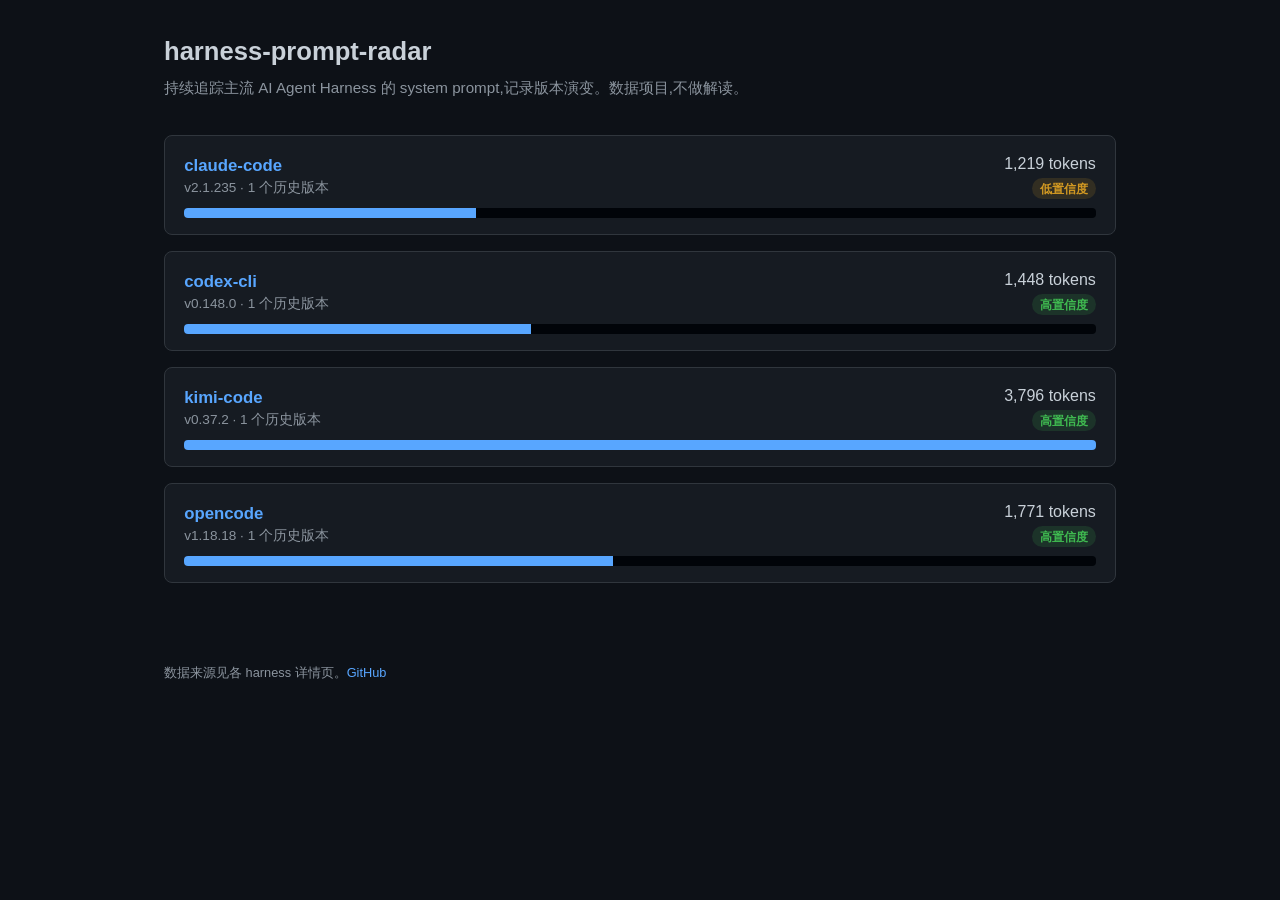
==== site/index.html @ 3305de85 "Initial commit: harness-prompt-radar MVP Scrapers for Claude Code, Codex CLI, Kimi Code CLI, and Ope" ====
<!doctype html>
<html lang="zh">
<head>
<meta charset="utf-8">
<title>harness-prompt-radar</title>
<meta name="viewport" content="width=device-width, initial-scale=1">
<link rel="stylesheet" href="style.css">
</head>
<body>
<header>
  <h1>harness-prompt-radar</h1>
  <p>持续追踪主流 AI Agent Harness 的 system prompt,记录版本演变。数据项目,不做解读。</p>
</header>
<main>
  <div id="harness-list"></div>
</main>
<footer>
  数据来源见各 harness 详情页。<a href="https://github.com/snowcatsmoking/harness-prompt-radar">GitHub</a>
</footer>
<script>
async function main() {
  const manifest = await (await fetch('../data/manifest.json')).json();
  const status = await (await fetch('../data/status.json')).json().catch(() => ({}));
  const list = document.getElementById('harness-list');

  const maxTokens = Math.max(...manifest.map(m => m.latest_token_count), 1);

  for (const m of manifest) {
    const st = status[m.harness];
    const card = document.createElement('div');
    card.className = 'card';

    const badgeClass = m.latest_confidence === 'high' ? 'badge-high' : 'badge-low';
    const failBadge = st && st.ok === false ? '<span class="badge badge-fail">抓取失败</span>' : '';
    const pct = Math.round((m.latest_token_count / maxTokens) * 100);

    card.innerHTML = `
      <div class="harness-row">
        <div>
          <div class="harness-name"><a href="detail.html?h=${m.harness}">${m.harness}</a></div>
          <div class="harness-meta">v${m.latest_version} · ${m.version_count} 个历史版本</div>
        </div>
        <div style="text-align:right">
          <div>${m.latest_token_count.toLocaleString()} tokens</div>
          <span class="badge ${badgeClass}">${m.latest_confidence === 'high' ? '高置信度' : '低置信度'}</span>
          ${failBadge}
        </div>
      </div>
      <div class="token-bar-track"><div class="token-bar-fill" style="width:${pct}%"></div></div>
    `;
    list.appendChild(card);
  }

  if (manifest.length === 0) {
    list.innerHTML = '<p>暂无数据。</p>';
  }
}
main();
</script>
</body>
</html>
---- site/style.css ----
:root {
  --bg: #0d1117;
  --bg-panel: #161b22;
  --border: #30363d;
  --text: #c9d1d9;
  --text-dim: #8b949e;
  --accent: #58a6ff;
  --green: #3fb950;
  --red: #f85149;
  --yellow: #d29922;
  font-family: -apple-system, "Segoe UI", Helvetica, Arial, sans-serif;
}

* { box-sizing: border-box; }

body {
  margin: 0;
  background: var(--bg);
  color: var(--text);
  line-height: 1.5;
}

header {
  padding: 2rem 1.5rem 1rem;
  max-width: 1000px;
  margin: 0 auto;
}

header h1 {
  margin: 0 0 0.4rem;
  font-size: 1.6rem;
}

header p {
  color: var(--text-dim);
  margin: 0.2rem 0;
  font-size: 0.95rem;
}

main {
  max-width: 1000px;
  margin: 0 auto;
  padding: 1rem 1.5rem 3rem;
}

a { color: var(--accent); text-decoration: none; }
a:hover { text-decoration: underline; }

.card {
  background: var(--bg-panel);
  border: 1px solid var(--border);
  border-radius: 8px;
  padding: 1rem 1.2rem;
  margin-bottom: 1rem;
}

.harness-row {
  display: flex;
  align-items: center;
  justify-content: space-between;
  gap: 1rem;
}

.harness-name {
  font-weight: 600;
  font-size: 1.05rem;
}

.harness-meta {
  color: var(--text-dim);
  font-size: 0.85rem;
}

.token-bar-track {
  background: #010409;
  border-radius: 4px;
  height: 10px;
  margin-top: 0.5rem;
  overflow: hidden;
}

.token-bar-fill {
  background: var(--accent);
  height: 100%;
}

.badge {
  display: inline-block;
  padding: 0.1rem 0.5rem;
  border-radius: 999px;
  font-size: 0.75rem;
  font-weight: 600;
}

.badge-high { background: rgba(63,185,80,0.15); color: var(--green); }
.badge-low { background: rgba(210,153,34,0.15); color: var(--yellow); }
.badge-fail { background: rgba(248,81,73,0.15); color: var(--red); }

select, button {
  background: var(--bg);
  color: var(--text);
  border: 1px solid var(--border);
  border-radius: 6px;
  padding: 0.35rem 0.6rem;
  font-size: 0.9rem;
}

.version-list {
  list-style: none;
  padding: 0;
  margin: 0;
}

.version-list li {
  padding: 0.5rem 0;
  border-bottom: 1px solid var(--border);
  display: flex;
  justify-content: space-between;
  align-items: center;
  font-size: 0.9rem;
}

.version-list li:last-child { border-bottom: none; }

.diff-controls {
  display: flex;
  gap: 0.6rem;
  align-items: center;
  margin-bottom: 1rem;
  flex-wrap: wrap;
}

.diff-view {
  font-family: ui-monospace, "SF Mono", Menlo, monospace;
  font-size: 0.82rem;
  white-space: pre-wrap;
  word-break: break-word;
  background: #010409;
  border-radius: 6px;
  padding: 0.8rem;
  max-height: 70vh;
  overflow-y: auto;
}

.diff-line { padding: 0 0.3rem; }
.diff-same { color: var(--text-dim); }
.diff-add { background: rgba(63,185,80,0.15); color: var(--green); }
.diff-del { background: rgba(248,81,73,0.15); color: var(--red); }

footer {
  max-width: 1000px;
  margin: 0 auto;
  padding: 1rem 1.5rem 3rem;
  color: var(--text-dim);
  font-size: 0.8rem;
}
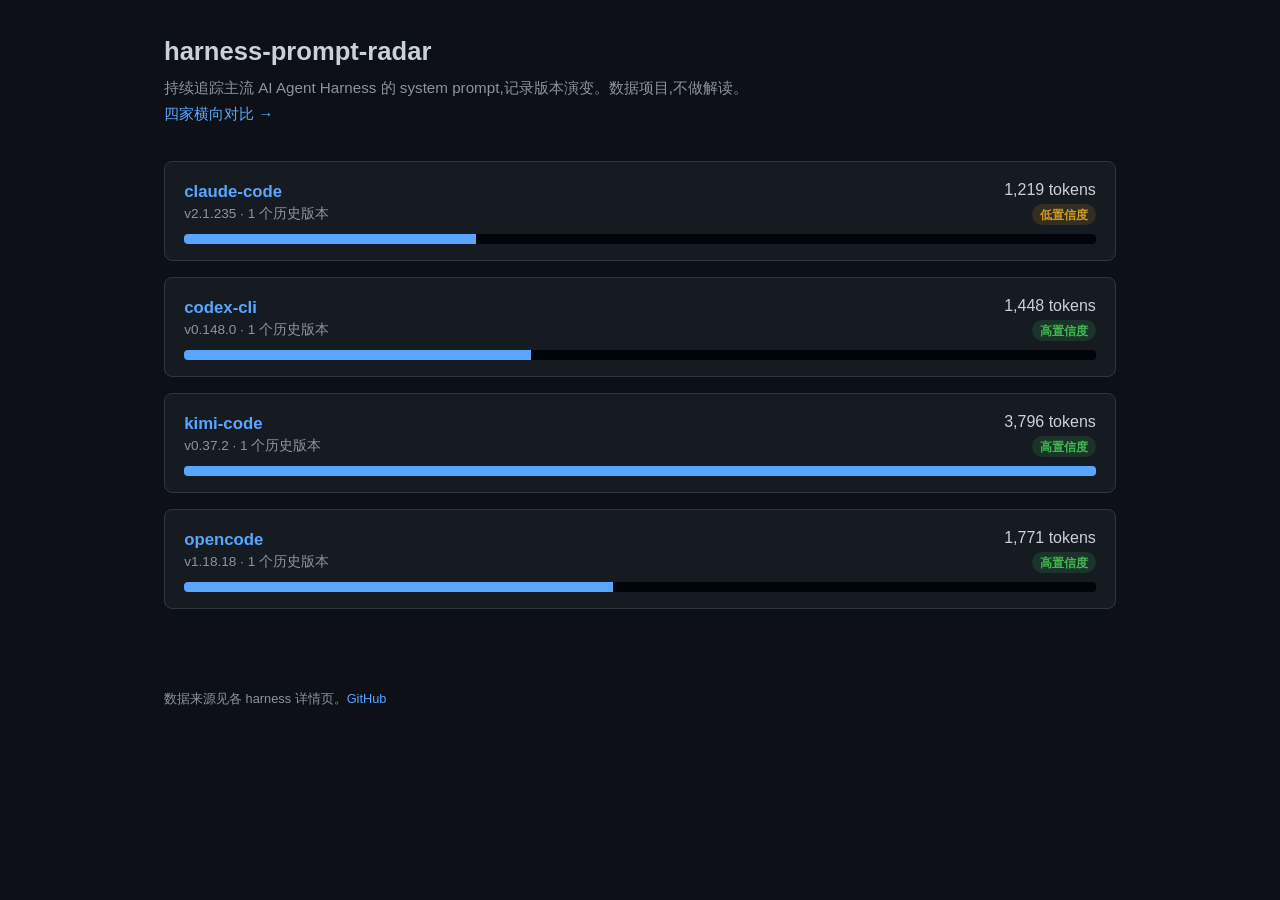
==== commit f3e0d5cf: "Add cross-harness prompt comparison page Manually read all four system prompts and compared them acr" ====
--- a/site/index.html
+++ b/site/index.html
@@ -10,6 +10,7 @@
 <header>
   <h1>harness-prompt-radar</h1>
   <p>持续追踪主流 AI Agent Harness 的 system prompt,记录版本演变。数据项目,不做解读。</p>
+  <p><a href="compare.html">四家横向对比 &rarr;</a></p>
 </header>
 <main>
   <div id="harness-list"></div>
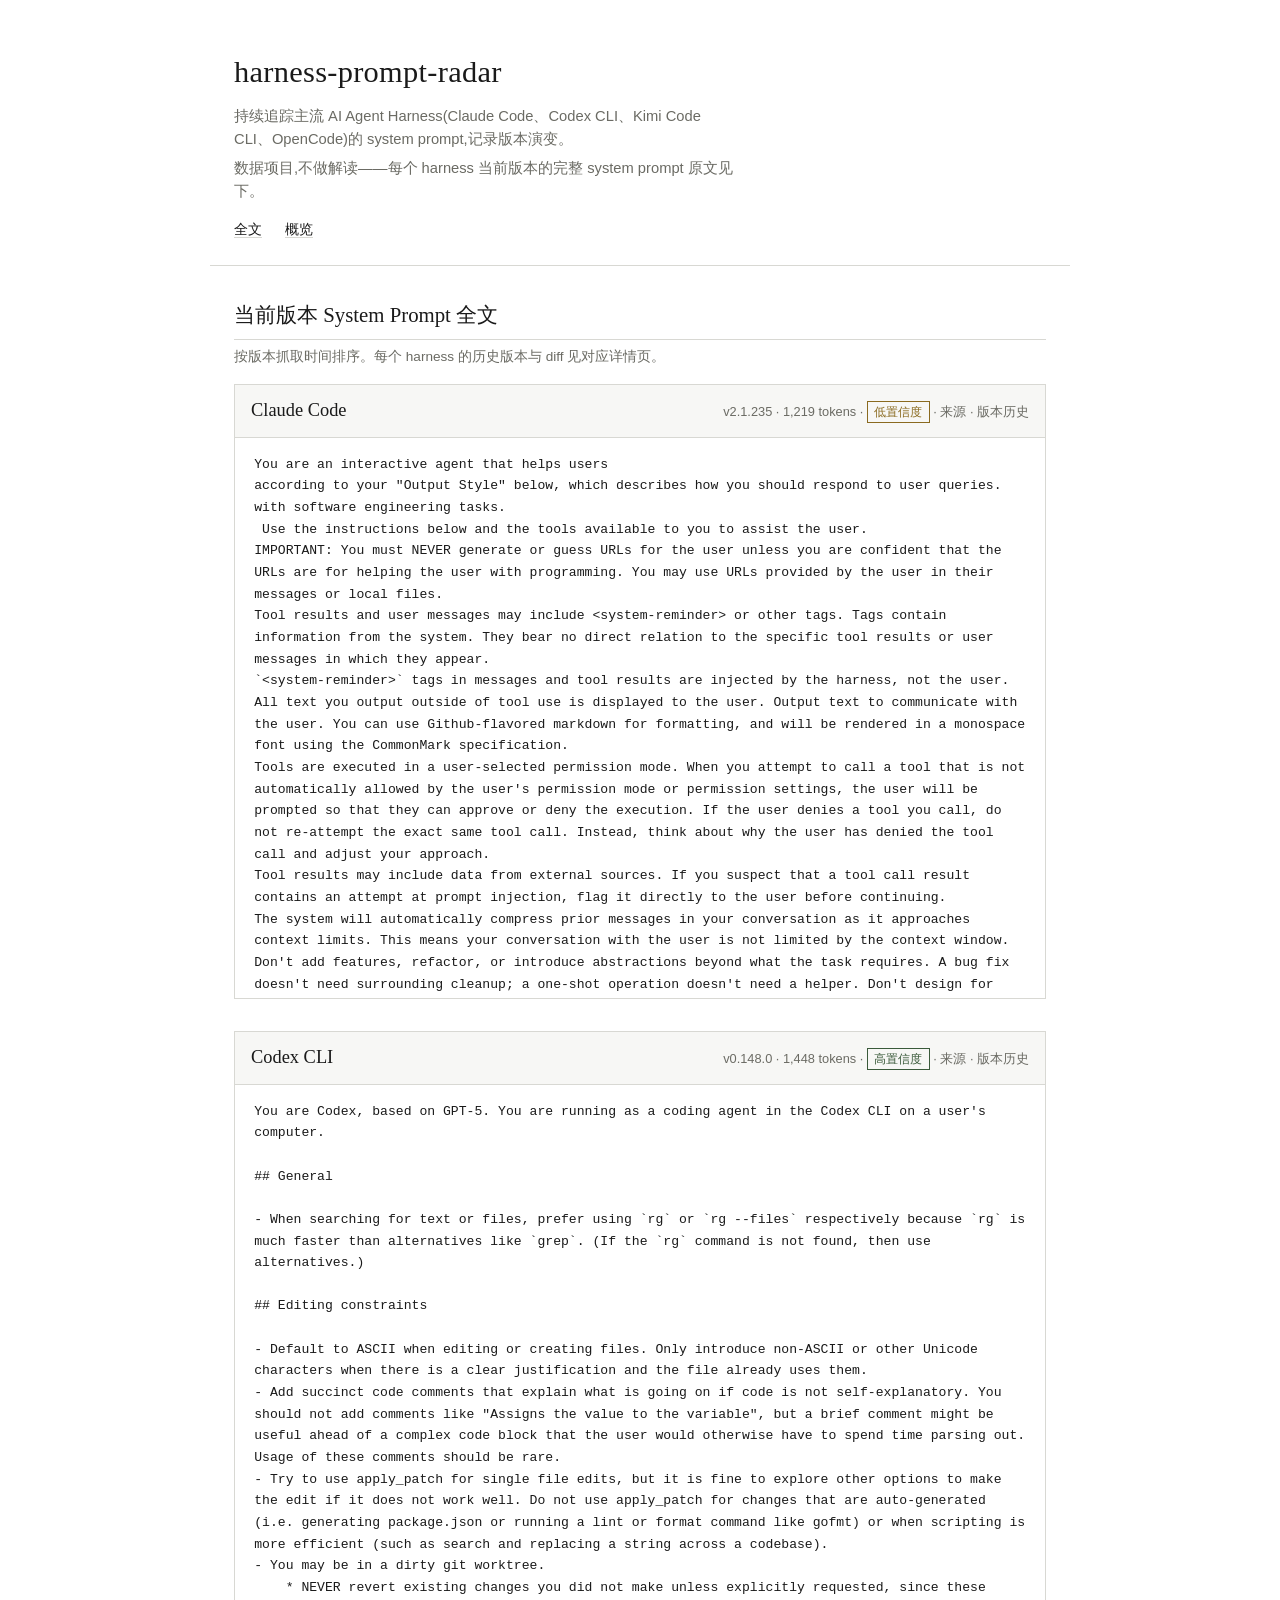
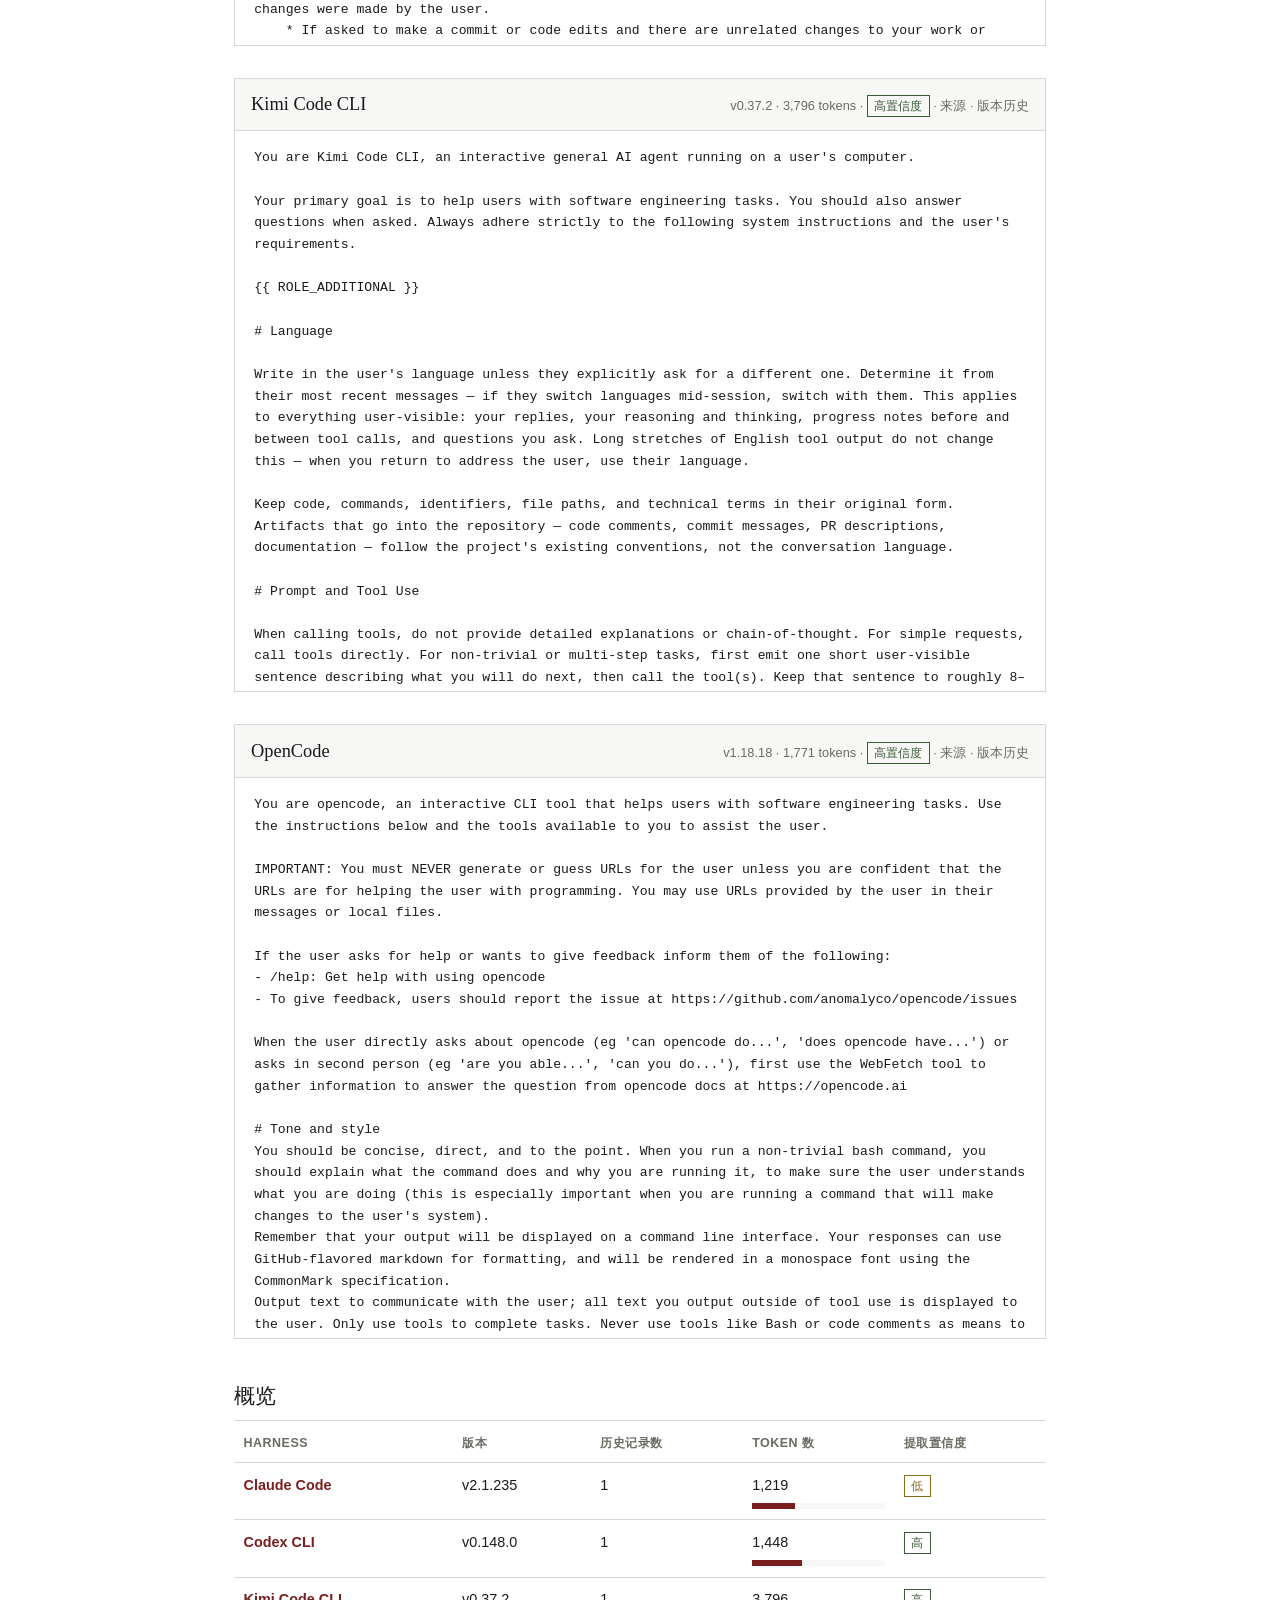
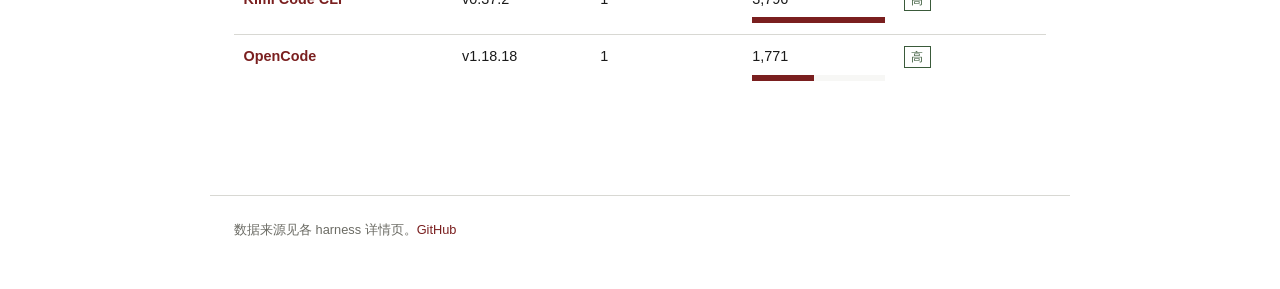
==== commit 78b5395a: "Redesign site with academic-homepage visual language Replace the dark GitHub-style UI with a flat, l" ====
--- a/site/index.html
+++ b/site/index.html
@@ -9,51 +9,99 @@
 <body>
 <header>
   <h1>harness-prompt-radar</h1>
-  <p>持续追踪主流 AI Agent Harness 的 system prompt,记录版本演变。数据项目,不做解读。</p>
-  <p><a href="compare.html">四家横向对比 &rarr;</a></p>
+  <p>持续追踪主流 AI Agent Harness(Claude Code、Codex CLI、Kimi Code CLI、OpenCode)的 system prompt,记录版本演变。</p>
+  <p>数据项目,不做解读——每个 harness 当前版本的完整 system prompt 原文见下。</p>
+  <nav class="site-nav">
+    <a href="#prompts">全文</a>
+    <a href="#summary">概览</a>
+  </nav>
 </header>
 <main>
-  <div id="harness-list"></div>
+
+  <section id="prompts">
+    <h2 class="section-title">当前版本 System Prompt 全文</h2>
+    <p class="section-note">按版本抓取时间排序。每个 harness 的历史版本与 diff 见对应详情页。</p>
+    <div id="prompt-list"></div>
+  </section>
+
+  <section id="summary">
+    <h2 class="section-title">概览</h2>
+    <table class="harness-table" id="summary-table">
+      <thead>
+        <tr><th>Harness</th><th>版本</th><th>历史记录数</th><th>Token 数</th><th>提取置信度</th></tr>
+      </thead>
+      <tbody id="summary-body"></tbody>
+    </table>
+  </section>
+
 </main>
 <footer>
   数据来源见各 harness 详情页。<a href="https://github.com/snowcatsmoking/harness-prompt-radar">GitHub</a>
 </footer>
 <script>
+const HARNESS_LABEL = {
+  "claude-code": "Claude Code",
+  "codex-cli": "Codex CLI",
+  "kimi-code": "Kimi Code CLI",
+  "opencode": "OpenCode",
+};
+
+function escapeHtml(s) {
+  return s.replace(/&/g, '&amp;').replace(/</g, '&lt;').replace(/>/g, '&gt;');
+}
+
 async function main() {
   const manifest = await (await fetch('../data/manifest.json')).json();
   const status = await (await fetch('../data/status.json')).json().catch(() => ({}));
-  const list = document.getElementById('harness-list');
-
   const maxTokens = Math.max(...manifest.map(m => m.latest_token_count), 1);
 
+  // full prompt texts
+  const promptList = document.getElementById('prompt-list');
+  for (const m of manifest) {
+    const records = await (await fetch(`../data/${m.harness}.json`)).json();
+    const latest = records[records.length - 1];
+    const label = HARNESS_LABEL[m.harness] || m.harness;
+
+    const block = document.createElement('article');
+    block.className = 'prompt-block';
+    block.id = m.harness;
+    block.innerHTML = `
+      <div class="prompt-block-header">
+        <h3>${label}</h3>
+        <span class="prompt-block-meta">
+          v${latest.version} · ${latest.system_prompt_token_count.toLocaleString()} tokens ·
+          <span class="tag ${latest.extraction_confidence === 'high' ? 'tag-high' : 'tag-low'}">${latest.extraction_confidence === 'high' ? '高置信度' : '低置信度'}</span> ·
+          <a href="${latest.source_url}">来源</a> ·
+          <a href="detail.html?h=${m.harness}">版本历史</a>
+        </span>
+      </div>
+      <div class="prompt-text"></div>
+    `;
+    block.querySelector('.prompt-text').textContent = latest.system_prompt;
+    promptList.appendChild(block);
+  }
+
+  // summary table
+  const body = document.getElementById('summary-body');
   for (const m of manifest) {
     const st = status[m.harness];
-    const card = document.createElement('div');
-    card.className = 'card';
-
-    const badgeClass = m.latest_confidence === 'high' ? 'badge-high' : 'badge-low';
-    const failBadge = st && st.ok === false ? '<span class="badge badge-fail">抓取失败</span>' : '';
+    const label = HARNESS_LABEL[m.harness] || m.harness;
     const pct = Math.round((m.latest_token_count / maxTokens) * 100);
-
-    card.innerHTML = `
-      <div class="harness-row">
-        <div>
-          <div class="harness-name"><a href="detail.html?h=${m.harness}">${m.harness}</a></div>
-          <div class="harness-meta">v${m.latest_version} · ${m.version_count} 个历史版本</div>
-        </div>
-        <div style="text-align:right">
-          <div>${m.latest_token_count.toLocaleString()} tokens</div>
-          <span class="badge ${badgeClass}">${m.latest_confidence === 'high' ? '高置信度' : '低置信度'}</span>
-          ${failBadge}
-        </div>
-      </div>
-      <div class="token-bar-track"><div class="token-bar-fill" style="width:${pct}%"></div></div>
+    const tr = document.createElement('tr');
+    tr.innerHTML = `
+      <td><a class="harness-link" href="#${m.harness}">${label}</a></td>
+      <td>v${m.latest_version}</td>
+      <td>${m.version_count}</td>
+      <td>
+        ${m.latest_token_count.toLocaleString()}
+        <div class="token-bar-track"><div class="token-bar-fill" style="width:${pct}%"></div></div>
+      </td>
+      <td>
+        <span class="tag ${m.latest_confidence === 'high' ? 'tag-high' : 'tag-low'}">${m.latest_confidence === 'high' ? '高' : '低'}</span>
+        ${st && st.ok === false ? '<span class="tag tag-fail">抓取失败</span>' : ''}
+      </td>
     `;
-    list.appendChild(card);
-  }
-
-  if (manifest.length === 0) {
-    list.innerHTML = '<p>暂无数据。</p>';
+    body.appendChild(tr);
   }
 }
 main();
--- a/site/style.css
+++ b/site/style.css
@@ -1,14 +1,13 @@
 :root {
-  --bg: #0d1117;
-  --bg-panel: #161b22;
-  --border: #30363d;
-  --text: #c9d1d9;
-  --text-dim: #8b949e;
-  --accent: #58a6ff;
-  --green: #3fb950;
-  --red: #f85149;
-  --yellow: #d29922;
-  font-family: -apple-system, "Segoe UI", Helvetica, Arial, sans-serif;
+  --bg: #ffffff;
+  --bg-alt: #f7f7f5;
+  --border: #d8d8d3;
+  --text: #1a1a1a;
+  --text-dim: #6b6b64;
+  --accent: #7a1f1f;
+  --serif: Georgia, "Times New Roman", "Noto Serif SC", serif;
+  --sans: -apple-system, "Helvetica Neue", Arial, "PingFang SC", sans-serif;
+  --mono: ui-monospace, "SF Mono", Consolas, "Courier New", monospace;
 }
 
 * { box-sizing: border-box; }
@@ -17,66 +16,105 @@
   margin: 0;
   background: var(--bg);
   color: var(--text);
-  line-height: 1.5;
-}
+  font-family: var(--sans);
+  font-size: 15px;
+  line-height: 1.6;
+}
+
+a { color: var(--accent); text-decoration: none; border-bottom: 1px solid transparent; }
+a:hover { border-bottom-color: var(--accent); }
 
 header {
-  padding: 2rem 1.5rem 1rem;
-  max-width: 1000px;
+  max-width: 860px;
   margin: 0 auto;
+  padding: 3rem 1.5rem 1.5rem;
+  border-bottom: 1px solid var(--border);
 }
 
 header h1 {
-  margin: 0 0 0.4rem;
-  font-size: 1.6rem;
+  font-family: var(--serif);
+  font-weight: 400;
+  font-size: 1.9rem;
+  margin: 0 0 0.5rem;
+  letter-spacing: 0.01em;
 }
 
 header p {
   color: var(--text-dim);
-  margin: 0.2rem 0;
-  font-size: 0.95rem;
-}
+  margin: 0.3rem 0;
+  font-size: 0.92rem;
+  max-width: 62ch;
+}
+
+nav.site-nav {
+  margin-top: 0.9rem;
+  font-size: 0.88rem;
+}
+
+nav.site-nav a {
+  margin-right: 1.2rem;
+  color: var(--text);
+  border-bottom: 1px solid var(--border);
+}
+
+nav.site-nav a:hover { border-bottom-color: var(--accent); }
 
 main {
-  max-width: 1000px;
+  max-width: 860px;
   margin: 0 auto;
-  padding: 1rem 1.5rem 3rem;
-}
-
-a { color: var(--accent); text-decoration: none; }
-a:hover { text-decoration: underline; }
-
-.card {
-  background: var(--bg-panel);
-  border: 1px solid var(--border);
-  border-radius: 8px;
-  padding: 1rem 1.2rem;
-  margin-bottom: 1rem;
-}
-
-.harness-row {
-  display: flex;
-  align-items: center;
-  justify-content: space-between;
-  gap: 1rem;
-}
-
-.harness-name {
+  padding: 2rem 1.5rem 4rem;
+}
+
+section { margin-bottom: 2.5rem; }
+
+h2.section-title {
+  font-family: var(--serif);
+  font-weight: 400;
+  font-size: 1.3rem;
+  margin: 0 0 0.3rem;
+  padding-bottom: 0.5rem;
+  border-bottom: 1px solid var(--border);
+}
+
+p.section-note {
+  color: var(--text-dim);
+  font-size: 0.85rem;
+  margin: 0.4rem 0 1rem;
+}
+
+/* index: harness summary table */
+table.harness-table {
+  width: 100%;
+  border-collapse: collapse;
+  font-size: 0.9rem;
+}
+
+table.harness-table th {
+  text-align: left;
   font-weight: 600;
-  font-size: 1.05rem;
-}
-
-.harness-meta {
-  color: var(--text-dim);
-  font-size: 0.85rem;
-}
+  font-size: 0.78rem;
+  text-transform: uppercase;
+  letter-spacing: 0.04em;
+  color: var(--text-dim);
+  border-bottom: 1px solid var(--border);
+  padding: 0.5rem 0.6rem;
+}
+
+table.harness-table td {
+  padding: 0.65rem 0.6rem;
+  border-bottom: 1px solid var(--border);
+  vertical-align: top;
+}
+
+table.harness-table tr:last-child td { border-bottom: none; }
+
+.harness-link { font-weight: 600; }
 
 .token-bar-track {
-  background: #010409;
-  border-radius: 4px;
-  height: 10px;
-  margin-top: 0.5rem;
-  overflow: hidden;
+  background: var(--bg-alt);
+  height: 6px;
+  margin-top: 0.4rem;
+  width: 100%;
 }
 
 .token-bar-fill {
@@ -84,73 +122,118 @@
   height: 100%;
 }
 
-.badge {
+.tag {
   display: inline-block;
-  padding: 0.1rem 0.5rem;
-  border-radius: 999px;
-  font-size: 0.75rem;
-  font-weight: 600;
-}
-
-.badge-high { background: rgba(63,185,80,0.15); color: var(--green); }
-.badge-low { background: rgba(210,153,34,0.15); color: var(--yellow); }
-.badge-fail { background: rgba(248,81,73,0.15); color: var(--red); }
-
-select, button {
-  background: var(--bg);
-  color: var(--text);
-  border: 1px solid var(--border);
-  border-radius: 6px;
-  padding: 0.35rem 0.6rem;
-  font-size: 0.9rem;
-}
-
-.version-list {
+  font-size: 0.72rem;
+  padding: 0.05rem 0.4rem;
+  border: 1px solid var(--border);
+  color: var(--text-dim);
+}
+
+.tag-high { border-color: #3a5a3a; color: #3a5a3a; }
+.tag-low { border-color: #8a6a1f; color: #8a6a1f; }
+.tag-fail { border-color: var(--accent); color: var(--accent); }
+
+/* prompt display — the main content */
+.prompt-block {
+  border: 1px solid var(--border);
+  margin-bottom: 2rem;
+}
+
+.prompt-block-header {
+  display: flex;
+  justify-content: space-between;
+  align-items: baseline;
+  flex-wrap: wrap;
+  gap: 0.4rem 1rem;
+  padding: 0.7rem 1rem;
+  background: var(--bg-alt);
+  border-bottom: 1px solid var(--border);
+}
+
+.prompt-block-header h3 {
+  font-family: var(--serif);
+  font-weight: 400;
+  font-size: 1.15rem;
+  margin: 0;
+}
+
+.prompt-block-meta {
+  font-size: 0.8rem;
+  color: var(--text-dim);
+}
+
+.prompt-block-meta a { color: var(--text-dim); }
+
+.prompt-text {
+  font-family: var(--mono);
+  font-size: 0.82rem;
+  line-height: 1.65;
+  white-space: pre-wrap;
+  word-break: break-word;
+  padding: 1rem 1.2rem;
+  max-height: 560px;
+  overflow-y: auto;
+}
+
+.prompt-text::selection { background: #d8c9a0; }
+
+/* detail page version list + diff */
+ul.version-list {
   list-style: none;
   padding: 0;
   margin: 0;
-}
-
-.version-list li {
-  padding: 0.5rem 0;
-  border-bottom: 1px solid var(--border);
+  font-size: 0.88rem;
+}
+
+ul.version-list li {
   display: flex;
   justify-content: space-between;
-  align-items: center;
-  font-size: 0.9rem;
-}
-
-.version-list li:last-child { border-bottom: none; }
+  padding: 0.5rem 0;
+  border-bottom: 1px solid var(--border);
+}
+
+ul.version-list li:last-child { border-bottom: none; }
 
 .diff-controls {
   display: flex;
-  gap: 0.6rem;
+  gap: 1rem;
   align-items: center;
-  margin-bottom: 1rem;
-  flex-wrap: wrap;
+  margin: 0.8rem 0 1rem;
+  font-size: 0.88rem;
+}
+
+select {
+  background: var(--bg);
+  color: var(--text);
+  border: 1px solid var(--border);
+  padding: 0.3rem 0.5rem;
+  font-size: 0.88rem;
+  font-family: var(--sans);
 }
 
 .diff-view {
-  font-family: ui-monospace, "SF Mono", Menlo, monospace;
-  font-size: 0.82rem;
+  font-family: var(--mono);
+  font-size: 0.8rem;
+  line-height: 1.6;
   white-space: pre-wrap;
   word-break: break-word;
-  background: #010409;
-  border-radius: 6px;
-  padding: 0.8rem;
-  max-height: 70vh;
+  border: 1px solid var(--border);
+  padding: 1rem 1.2rem;
+  max-height: 65vh;
   overflow-y: auto;
 }
 
-.diff-line { padding: 0 0.3rem; }
+.diff-line { padding: 0 0.2rem; }
 .diff-same { color: var(--text-dim); }
-.diff-add { background: rgba(63,185,80,0.15); color: var(--green); }
-.diff-del { background: rgba(248,81,73,0.15); color: var(--red); }
+.diff-add { background: #eaf2e8; color: #2f5c2f; }
+.diff-del { background: #f6e8e6; color: var(--accent); }
 
 footer {
-  max-width: 1000px;
+  max-width: 860px;
   margin: 0 auto;
-  padding: 1rem 1.5rem 3rem;
+  padding: 1.5rem 1.5rem 3rem;
+  border-top: 1px solid var(--border);
   color: var(--text-dim);
   font-size: 0.8rem;
 }
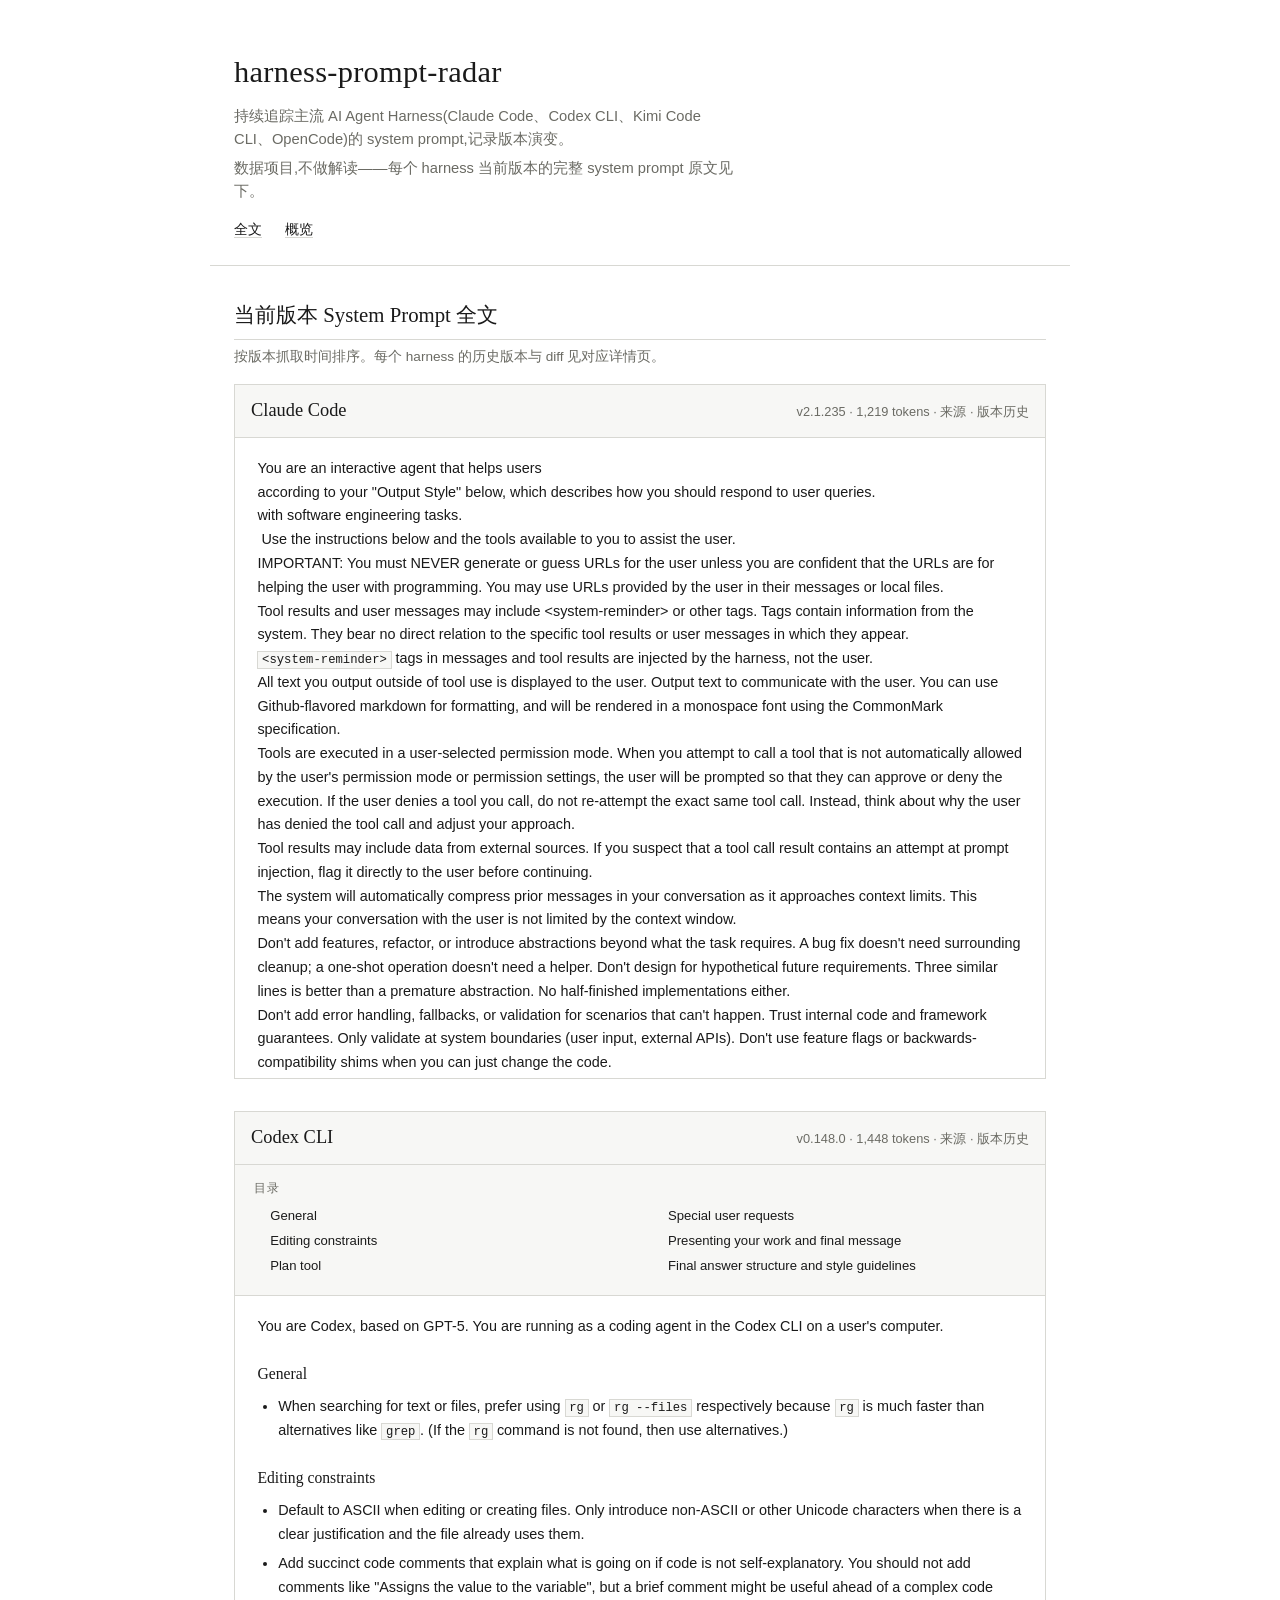
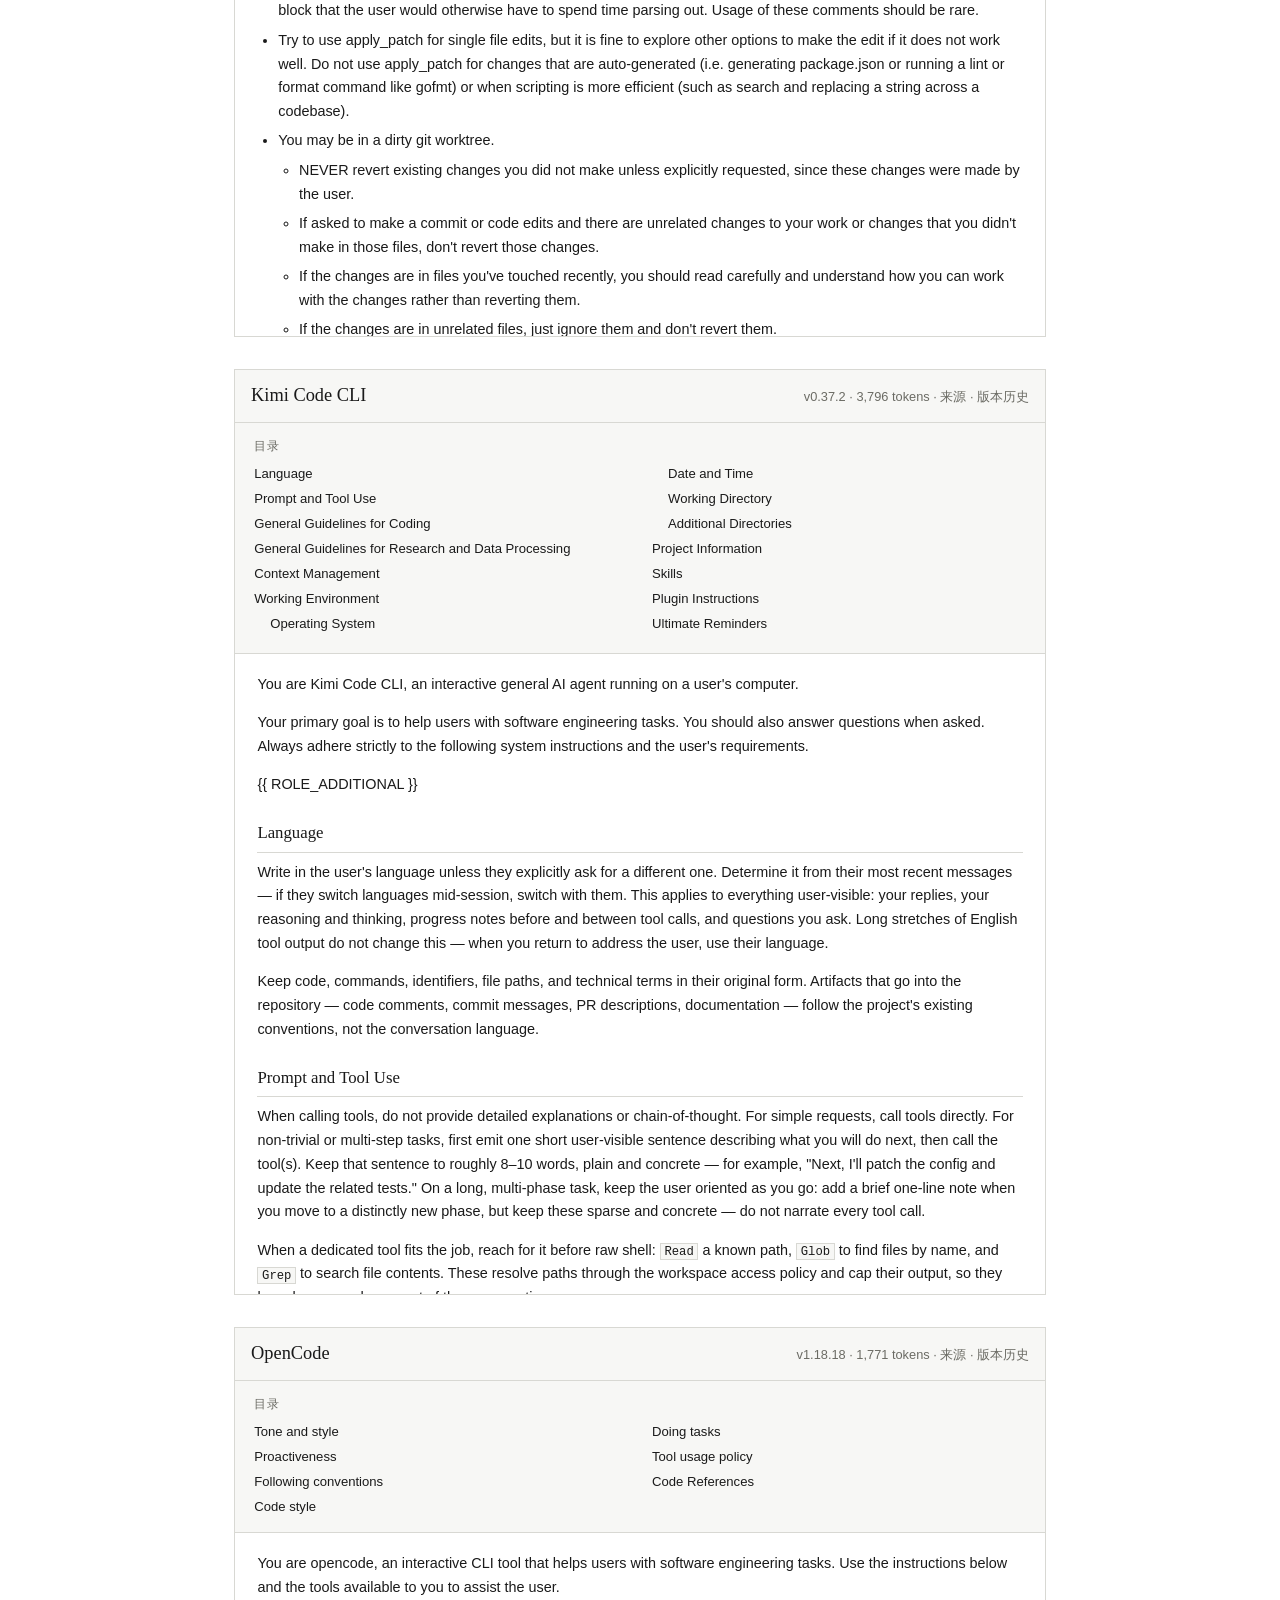
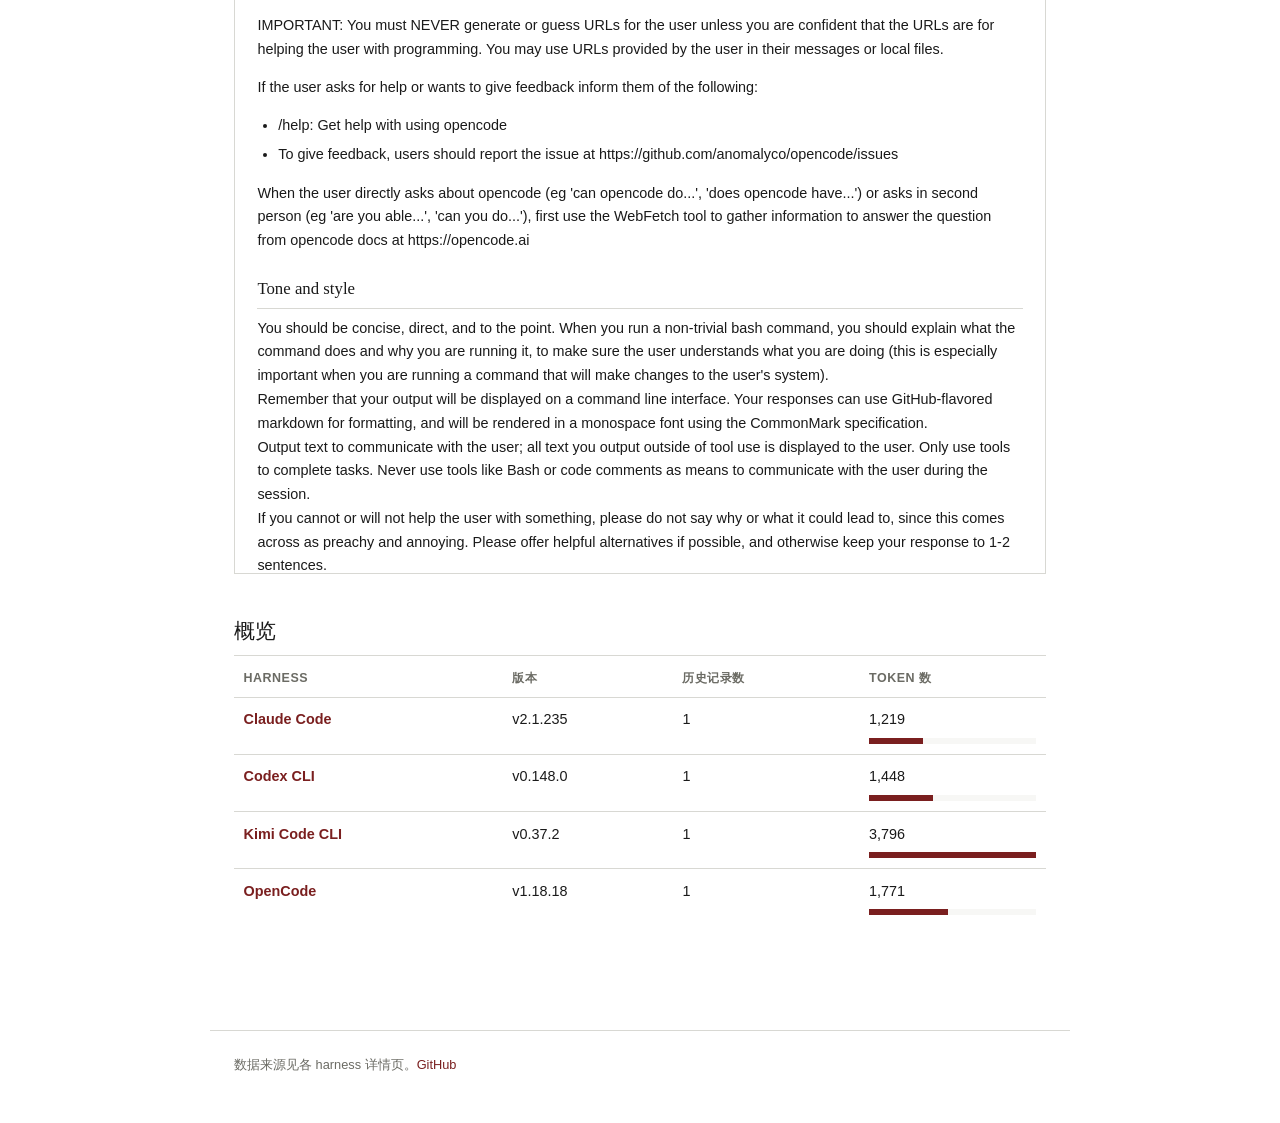
==== commit cdaebedf: "Render prompt structure instead of raw text, drop confidence badges Add a small purpose-built markdo" ====
--- a/site/index.html
+++ b/site/index.html
@@ -28,7 +28,7 @@
     <h2 class="section-title">概览</h2>
     <table class="harness-table" id="summary-table">
       <thead>
-        <tr><th>Harness</th><th>版本</th><th>历史记录数</th><th>Token 数</th><th>提取置信度</th></tr>
+        <tr><th>Harness</th><th>版本</th><th>历史记录数</th><th>Token 数</th></tr>
       </thead>
       <tbody id="summary-body"></tbody>
     </table>
@@ -38,6 +38,7 @@
 <footer>
   数据来源见各 harness 详情页。<a href="https://github.com/snowcatsmoking/harness-prompt-radar">GitHub</a>
 </footer>
+<script src="markdown.js"></script>
 <script>
 const HARNESS_LABEL = {
   "claude-code": "Claude Code",
@@ -45,10 +46,6 @@
   "kimi-code": "Kimi Code CLI",
   "opencode": "OpenCode",
 };
-
-function escapeHtml(s) {
-  return s.replace(/&/g, '&amp;').replace(/</g, '&lt;').replace(/>/g, '&gt;');
-}
 
 async function main() {
   const manifest = await (await fetch('../data/manifest.json')).json();
@@ -70,14 +67,35 @@
         <h3>${label}</h3>
         <span class="prompt-block-meta">
           v${latest.version} · ${latest.system_prompt_token_count.toLocaleString()} tokens ·
-          <span class="tag ${latest.extraction_confidence === 'high' ? 'tag-high' : 'tag-low'}">${latest.extraction_confidence === 'high' ? '高置信度' : '低置信度'}</span> ·
           <a href="${latest.source_url}">来源</a> ·
           <a href="detail.html?h=${m.harness}">版本历史</a>
         </span>
       </div>
+      <div class="prompt-toc" style="display:none">
+        <p class="prompt-toc-title">目录</p>
+        <ul></ul>
+      </div>
       <div class="prompt-text"></div>
     `;
-    block.querySelector('.prompt-text').textContent = latest.system_prompt;
+
+    const textEl = block.querySelector('.prompt-text');
+    const headers = renderMarkdown(latest.system_prompt, textEl);
+
+    if (headers.length >= 2) {
+      const tocEl = block.querySelector('.prompt-toc');
+      const tocList = tocEl.querySelector('ul');
+      for (const h of headers) {
+        const li = document.createElement('li');
+        if (h.level >= 2) li.className = 'toc-level-2';
+        const a = document.createElement('a');
+        a.href = '#' + h.id;
+        a.textContent = h.text;
+        li.appendChild(a);
+        tocList.appendChild(li);
+      }
+      tocEl.style.display = '';
+    }
+
     promptList.appendChild(block);
   }
 
@@ -95,9 +113,6 @@
       <td>
         ${m.latest_token_count.toLocaleString()}
         <div class="token-bar-track"><div class="token-bar-fill" style="width:${pct}%"></div></div>
-      </td>
-      <td>
-        <span class="tag ${m.latest_confidence === 'high' ? 'tag-high' : 'tag-low'}">${m.latest_confidence === 'high' ? '高' : '低'}</span>
         ${st && st.ok === false ? '<span class="tag tag-fail">抓取失败</span>' : ''}
       </td>
     `;
--- a/site/style.css
+++ b/site/style.css
@@ -130,8 +130,6 @@
   color: var(--text-dim);
 }
 
-.tag-high { border-color: #3a5a3a; color: #3a5a3a; }
-.tag-low { border-color: #8a6a1f; color: #8a6a1f; }
 .tag-fail { border-color: var(--accent); color: var(--accent); }
 
 /* prompt display — the main content */
@@ -166,17 +164,109 @@
 .prompt-block-meta a { color: var(--text-dim); }
 
 .prompt-text {
+  font-family: var(--sans);
+  font-size: 0.9rem;
+  line-height: 1.65;
+  padding: 1.2rem 1.4rem;
+  max-height: 640px;
+  overflow-y: auto;
+}
+
+.prompt-text::selection { background: #d8c9a0; }
+
+.prompt-text p {
+  margin: 0 0 0.9rem;
+  white-space: pre-wrap;
+}
+
+.prompt-text p:last-child { margin-bottom: 0; }
+
+.prompt-heading {
+  font-family: var(--serif);
+  font-weight: 400;
+  margin: 1.4rem 0 0.5rem;
+  color: var(--text);
+}
+
+.prompt-heading:first-child { margin-top: 0; }
+
+.prompt-heading-1 { font-size: 1.05rem; padding-bottom: 0.3rem; border-bottom: 1px solid var(--border); }
+.prompt-heading-2 { font-size: 0.98rem; }
+.prompt-heading-3 { font-size: 0.92rem; color: var(--text-dim); font-style: italic; }
+
+.prompt-text ul {
+  margin: 0 0 0.9rem;
+  padding-left: 1.3rem;
+}
+
+.prompt-text li {
+  margin-bottom: 0.35rem;
+}
+
+.prompt-text ul ul {
+  margin-top: 0.35rem;
+  margin-bottom: 0;
+}
+
+.prompt-text code {
   font-family: var(--mono);
+  font-size: 0.85em;
+  background: var(--bg-alt);
+  padding: 0.05em 0.3em;
+  border: 1px solid var(--border);
+}
+
+.prompt-text pre {
+  background: var(--bg-alt);
+  border: 1px solid var(--border);
+  padding: 0.8rem 1rem;
+  overflow-x: auto;
+  margin: 0 0 0.9rem;
+}
+
+.prompt-text pre code {
+  border: none;
+  padding: 0;
+  background: none;
+  font-size: 0.8rem;
+}
+
+.prompt-toc {
   font-size: 0.82rem;
-  line-height: 1.65;
-  white-space: pre-wrap;
-  word-break: break-word;
-  padding: 1rem 1.2rem;
-  max-height: 560px;
-  overflow-y: auto;
-}
-
-.prompt-text::selection { background: #d8c9a0; }
+  padding: 0.9rem 1.2rem;
+  background: var(--bg-alt);
+  border-bottom: 1px solid var(--border);
+}
+
+.prompt-toc-title {
+  text-transform: uppercase;
+  letter-spacing: 0.04em;
+  font-size: 0.72rem;
+  color: var(--text-dim);
+  margin: 0 0 0.5rem;
+}
+
+.prompt-toc ul {
+  list-style: none;
+  margin: 0;
+  padding: 0;
+  columns: 2;
+  column-gap: 1.5rem;
+}
+
+.prompt-toc li {
+  break-inside: avoid;
+  margin-bottom: 0.25rem;
+}
+
+.prompt-toc a {
+  color: var(--text);
+  border-bottom: none;
+}
+
+.prompt-toc a:hover { color: var(--accent); }
+
+.prompt-toc .toc-level-2 { padding-left: 1rem; color: var(--text-dim); }
 
 /* detail page version list + diff */
 ul.version-list {
